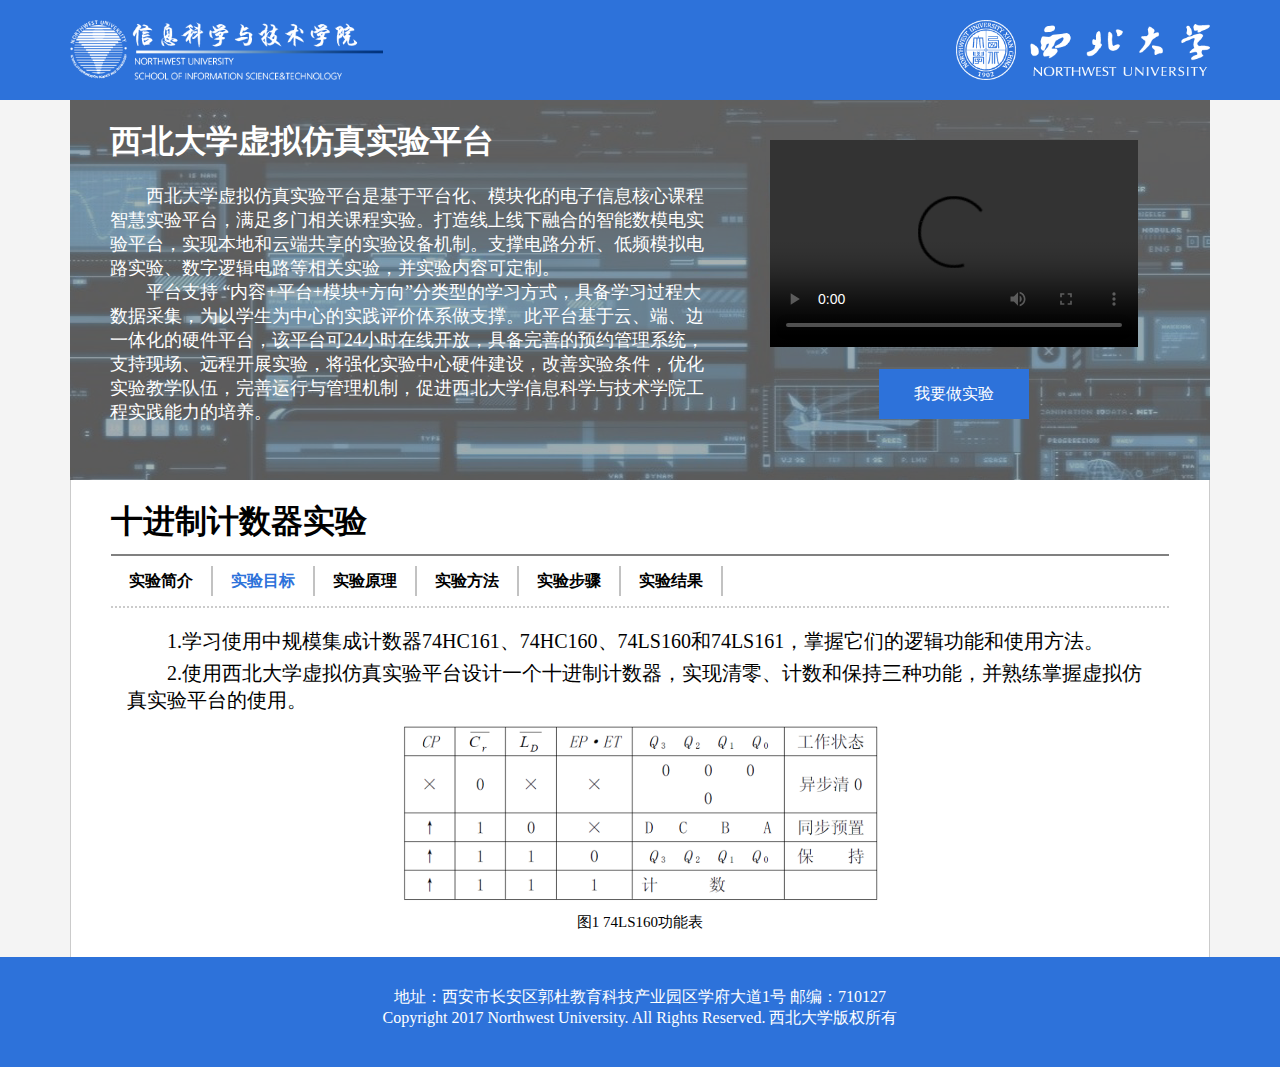
==== index.html @ dfc7caa9 "" ====
<!DOCTYPE html>
<html lang="en">
<head>
    <meta charset="UTF-8">
    <meta name="viewport" content="width=device-width, initial-scale=1.0">
    <title>十进制计数器虚拟仿真实验-西北大学虚拟仿真实验平台</title>
    <link rel="stylesheet" href="/css/index.css">
</head>
<body>
    <div class="header">
        <div class="headcontent">
            <a href="https://ist.nwu.edu.cn/"><img class="headleft" src="/images/headleft.jpg" alt="西北大学信息科学与技术学院" title="西北大学信息科学与技术学院"></a>
            <a href="https://www.nwu.edu.cn/"><img class="headright" src="/images/headright.png" alt="西北大学" title="西北大学"></a>
        </div>
    </div>
    <div class="banner">
        <div class="bannerleft">
            <div class="text">
                <h1>西北大学虚拟仿真实验平台</h1>
                <p class="introduction">西北大学虚拟仿真实验平台是基于平台化、模块化的电子信息核心课程智慧实验平台，满足多门相关课程实验。打造线上线下融合的智能数模电实验平台，实现本地和云端共享的实验设备机制。支撑电路分析、低频模拟电路实验、数字逻辑电路等相关实验，并实验内容可定制。</p>
                <p class="introduction">平台支持 “内容+平台+模块+方向”分类型的学习方式，具备学习过程大数据采集，为以学生为中心的实践评价体系做支撑。此平台基于云、端、边一体化的硬件平台，该平台可24小时在线开放，具备完善的预约管理系统，支持现场、远程开展实验，将强化实验中心硬件建设，改善实验条件，优化实验教学队伍，完善运行与管理机制，促进西北大学信息科学与技术学院工程实践能力的培养。</p>
            </div>
        </div>
        <div class="bannerright">
            <div class="video">
                <video src="/video/video.mp4" controls>123</video>
            </div>
            <div class="buttonscope">
                <div class="button">
                    <a href="http://minibox.elflect.com/"><div class="excercisebutton" title="点击开始实验">我要做实验</div></a>
                </div class="button">
            </div>
        </div>
    </div>
    <div class="wrapper">
        <div class="title">
            <h1>十进制计数器实验</h1>
        </div>
        <div class="label">
            <ul>
                <li><a href="/html/introduce.html">实验简介</a></li>
                <li class="selected">实验目标</li>
                <li><a href="/html/theory.html">实验原理</a></li>
                <li><a href="/html/method.html">实验方法</a></li>
                <li><a href="/html/procedure.html">实验步骤</a></li>
                <li><a href="/html/result.html">实验结果</a></li>
            </ul>
        </div>
        <div class="text">
            <p>1.学习使用中规模集成计数器74HC161、74HC160、74LS160和74LS161，掌握它们的逻辑功能和使用方法。</p>
            <p>2.使用西北大学虚拟仿真实验平台设计一个十进制计数器，实现清零、计数和保持三种功能，并熟练掌握虚拟仿真实验平台的使用。
            </p>
            <img src="/images/index01.png" height="190px" alt="74LS160功能表" title="74LS160功能表">
            <p class="picture">图1 74LS160功能表</p>
        </div>
    </div>
    <div class="footer">
        <div class="content">
            <p>地址：西安市长安区郭杜教育科技产业园区学府大道1号 邮编：710127</p>
            <p>Copyright 2017 Northwest University. All Rights Reserved. 西北大学版权所有</p>
        </div>
    </div>  
</body>
</html>
---- css/index.css ----
*{
    margin: 0;
    padding: 0;
}
a{
    text-decoration: none;
}

body{
    background-color: rgb(244,244,244);
    display: flex;
    flex-direction: column;
    min-height: 100vh;
}

.header{
    height: 100px;
    background-color: rgb(45,114,218);
}
.header .headcontent{
    margin: 0 auto;
    padding: 20px;
    width: 1140px;
}
.header .headcontent .headleft{
    float: left;
    height: 60px;
}
.header .headcontent .headright{
    float: right;
    height: 60px;
}

.banner{
    box-sizing: border-box;
    margin: 0 auto;
    padding: 20px 40px 20px 40px;
    width: 1140px;
    height: 380px;
    background-image: url(../images/banner.png);
}
.banner .bannerleft{
    display: inline-block;
    box-sizing: border-box;
    margin-right: 40px;
    
    width: 600px;
    height: 300px;
}
.banner .bannerleft .text{
    box-sizing: border-box;
    margin-right: 40px;

    width: 600px;
    height: 300px;
}
.banner .bannerleft .text h1{
    float: left;
    padding-bottom: 20px;
    color: white;
    font-size: 32px;
}
.banner .bannerleft .text .introduction {
    float: left;
    text-indent: 2em;
    color: white;
    font-size: 18px;
}

.banner .bannerright{
    display: inline-block;
    box-sizing: border-box;
    padding: 20px 0 0 0;

    width: 400px;
    height: 300px;
}
.banner .bannerright .video{
    box-sizing: border-box;
    float: right;
    display: inline-block;
    box-sizing: border-box;
    padding: 0 16px 0 16px;

    width: 400px;
    height: 207px;
}
.banner .bannerright .video video{
    width: 368px;
    height: 207px;
}

.banner .bannerright .buttonscope{
    float: right;
    display: inline-block;
    box-sizing: border-box;
    padding: 21.5px 0 21.5px 0;

    width: 400px;
    height: 93px;
}
.banner .bannerright .buttonscope .button{
    margin: 0 auto;
    text-align: center;
    width: 150px;
    height: 50px;
}
.banner .bannerright .buttonscope .button .excercisebutton{
    margin: 0 auto;
    text-align: center;
    width: 150px;
    height: 50px;
    line-height: 50px;
    background-color: rgb(45,114,218);
    color: white;
}
.banner .bannerright .buttonscope .button .excercisebutton:hover{
    background-color: rgb(196, 127, 0);
}

.wrapper{
    box-sizing: border-box;
    margin: 0 auto;
    padding: 20px 40px 20px 40px;
    width: 1140px;
    border-left: 1px solid rgb(203, 203, 203);
    border-right: 1px solid rgb(203, 203, 203);
    background-color: rgb(255, 255, 255);

    flex-grow: 1;
    overflow-y: auto;
}
.wrapper .title{
    margin-bottom: 10px;
    padding-bottom: 10px;
    border-bottom: 2px solid grey;
}
.wrapper .label{
    margin-bottom: 20px;
    padding-bottom: 10px;
    border-bottom: 2px dotted rgb(203, 203, 203);
    height: 30px;
}
.wrapper .label ul{
    list-style: none;
}
.wrapper .label ul li{
    float: left;
    border-right: 2px solid rgb(194, 194, 194);
    text-decoration: none;
    width: 100px;
    height: 30px;
    text-align: center;
    font-weight: 600;
    line-height: 30px;
}
.wrapper .label ul .selected{
    color: rgb(45,114,218);
}
.wrapper .label ul li a{
    color: black;
}
.wrapper .text{
    text-indent: 40px;
    padding: 0px 16px 0px 16px;
    text-align: center;
}
.wrapper .text p{
    text-align: left;
    font-size: 20px;
    padding-bottom: 5px;
}
.wrapper .text .picture{
    text-align: center;
    text-indent: 0;
    font-size: 15px;
    padding-bottom: 5px;
}

.footer{
    height: 110px;
    background-color: rgb(45,114,218);
    position: sticky;
}
.footer .content{
    box-sizing: border-box;
    margin: 0 auto;
    padding: 30px 40px 30px 40px;
    width: 1140px;
    text-align: center;
}
.footer .content p{
    color: white;
}
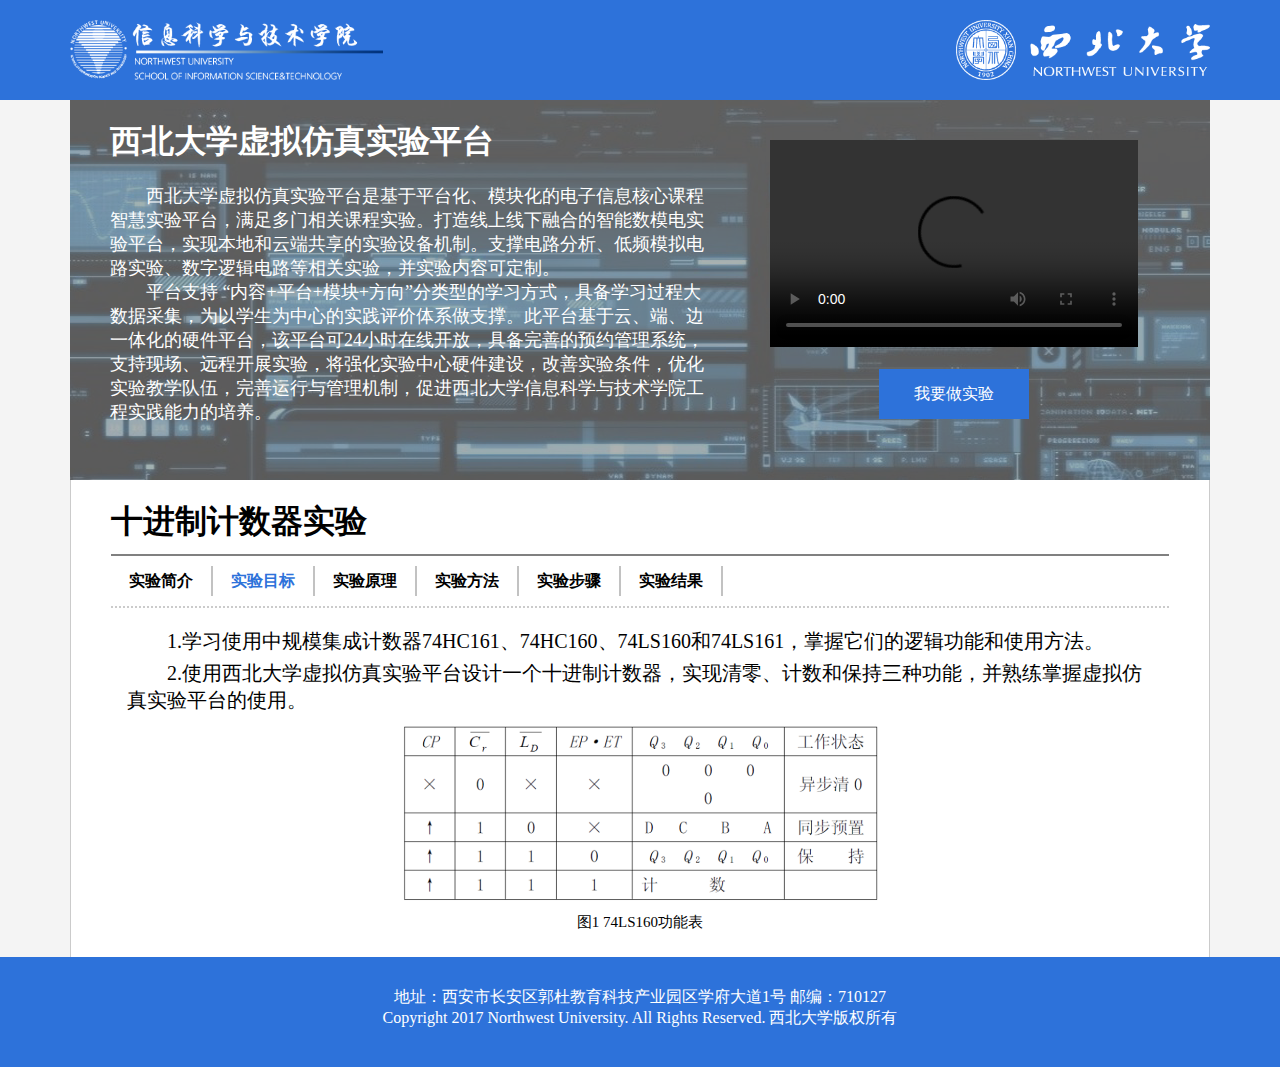
==== commit 2ee8d3de: "fix dir path name videos" ====
--- a/index.html
+++ b/index.html
@@ -23,7 +23,7 @@
         </div>
         <div class="bannerright">
             <div class="video">
-                <video src="/video/video.mp4" controls>123</video>
+                <video src="/videos/video.mp4" controls>123</video>
             </div>
             <div class="buttonscope">
                 <div class="button">
